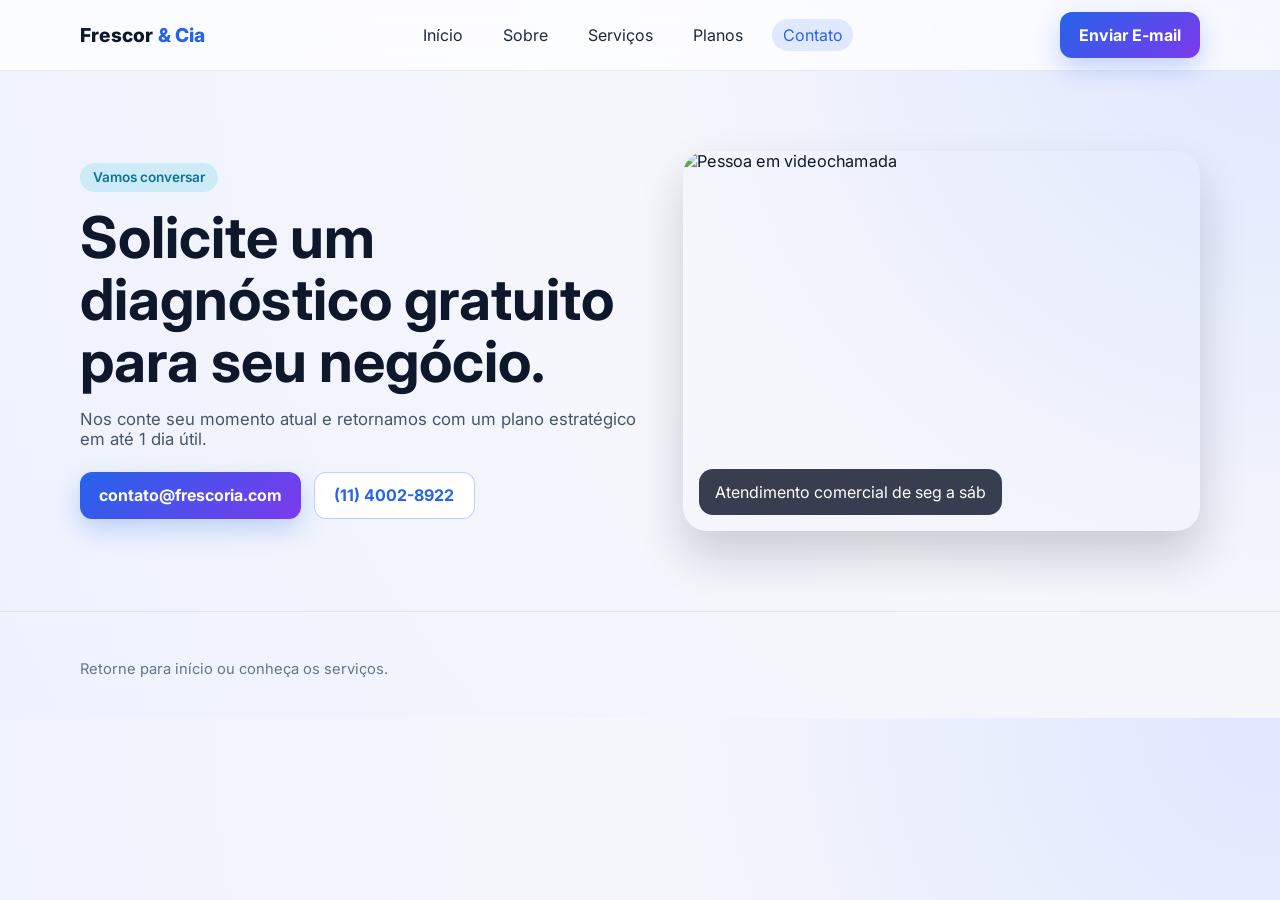
==== contato.html @ 85f9f082 "Cria site multi-paginas moderno e responsivo com README" ====
<!DOCTYPE html>
<html lang="pt-BR"><head><meta charset="UTF-8" /><meta name="viewport" content="width=device-width, initial-scale=1.0" /><title>Frescor & Cia | Contato</title><link rel="preconnect" href="https://fonts.googleapis.com" /><link rel="preconnect" href="https://fonts.gstatic.com" crossorigin /><link href="https://fonts.googleapis.com/css2?family=Inter:wght@400;600;700;800&display=swap" rel="stylesheet" /><link rel="stylesheet" href="styles.css" /></head>
<body>
<header class="topbar"><div class="container nav-wrap"><a class="brand" href="index.html">Frescor <span>& Cia</span></a><nav class="nav-links"><a href="index.html">Início</a><a href="sobre.html">Sobre</a><a href="servicos.html">Serviços</a><a href="planos.html">Planos</a><a class="active" href="contato.html">Contato</a></nav><a class="btn btn-primary nav-cta" href="mailto:contato@frescoria.com">Enviar E-mail</a><button class="menu-btn" data-menu-btn aria-expanded="false">☰</button></div><div class="container mobile-menu" data-mobile-menu><a href="index.html">Início</a><a href="sobre.html">Sobre</a><a href="servicos.html">Serviços</a><a href="planos.html">Planos</a><a href="contato.html">Contato</a></div></header>
<main class="container"><section class="hero reveal"><div><span class="pill">Vamos conversar</span><h1>Solicite um diagnóstico gratuito para seu negócio.</h1><p>Nos conte seu momento atual e retornamos com um plano estratégico em até 1 dia útil.</p><div class="hero-actions"><a class="btn btn-primary" href="mailto:contato@frescoria.com">contato@frescoria.com</a><a class="btn btn-secondary" href="tel:+551140028922">(11) 4002-8922</a></div></div><div class="image-card"><img src="https://images.unsplash.com/photo-1521791136064-7986c2920216?auto=format&fit=crop&w=1400&q=80" alt="Pessoa em videochamada" /><div class="image-badge">Atendimento comercial de seg a sáb</div></div></section></main>
<footer><div class="container footer-note">Retorne para <a href="index.html">início</a> ou conheça os <a href="servicos.html">serviços</a>.</div></footer>
<script src="app.js"></script>
</body></html>
---- styles.css ----
:root {
  --bg: #f5f7fb;
  --surface: rgba(255, 255, 255, 0.75);
  --text: #0f172a;
  --muted: #475569;
  --primary: #2563eb;
  --primary-2: #7c3aed;
  --accent: #06b6d4;
}

* { box-sizing: border-box; }
html { scroll-behavior: smooth; }
body {
  margin: 0;
  font-family: Inter, system-ui, -apple-system, Segoe UI, Roboto, sans-serif;
  background: radial-gradient(circle at top right, #e0e7ff 0%, var(--bg) 45%, #eef2ff 100%);
  color: var(--text);
}

a { color: inherit; text-decoration: none; }

.container { width: min(1120px, 92vw); margin: 0 auto; }

.topbar {
  position: sticky;
  top: 0;
  z-index: 20;
  backdrop-filter: blur(14px);
  background: rgba(255, 255, 255, 0.7);
  border-bottom: 1px solid rgba(148, 163, 184, 0.2);
}
.nav-wrap { display: flex; align-items: center; justify-content: space-between; min-height: 70px; }
.brand { font-weight: 800; font-size: 1.2rem; letter-spacing: .2px; }
.brand span { color: var(--primary); }

.nav-links { display: flex; gap: 1.2rem; align-items: center; }
.nav-links a {
  padding: .4rem .65rem;
  border-radius: 999px;
  color: #1e293b;
  transition: .25s ease;
}
.nav-links a:hover, .nav-links a.active {
  background: rgba(37, 99, 235, .12);
  color: var(--primary);
}

.btn {
  display: inline-flex;
  align-items: center;
  justify-content: center;
  border: none;
  border-radius: 12px;
  padding: .8rem 1.2rem;
  font-weight: 700;
  transition: transform .25s ease, box-shadow .25s ease, background .25s ease;
}
.btn-primary {
  background: linear-gradient(135deg, var(--primary), var(--primary-2));
  color: #fff;
  box-shadow: 0 10px 24px rgba(37, 99, 235, .25);
}
.btn-secondary {
  background: #fff;
  color: var(--primary);
  border: 1px solid rgba(37, 99, 235, .3);
}
.btn:hover { transform: translateY(-2px); }

.menu-btn {
  display: none;
  border: 1px solid rgba(100, 116, 139, .25);
  border-radius: 10px;
  width: 44px;
  height: 44px;
  background: #fff;
}
.mobile-menu { display: none; padding-bottom: 1rem; }
.mobile-menu.open { display: grid; gap: .5rem; }
.mobile-menu a {
  background: rgba(255, 255, 255, .8);
  border: 1px solid rgba(148, 163, 184, .18);
  border-radius: 12px;
  padding: .7rem .9rem;
}

.hero {
  padding: 5rem 0 3rem;
  display: grid;
  grid-template-columns: 1.05fr .95fr;
  gap: 2rem;
  align-items: center;
}
.pill {
  display: inline-block;
  background: rgba(6, 182, 212, .15);
  color: #0e7490;
  padding: .4rem .8rem;
  border-radius: 999px;
  font-size: .85rem;
  font-weight: 600;
}
.hero h1 { font-size: clamp(2rem, 5vw, 3.6rem); line-height: 1.08; margin: .9rem 0; }
.hero p { color: var(--muted); font-size: 1.05rem; max-width: 55ch; }
.hero-actions { display: flex; gap: .8rem; flex-wrap: wrap; margin-top: 1.4rem; }

.image-card {
  position: relative;
  border-radius: 24px;
  overflow: hidden;
  min-height: 380px;
  box-shadow: 0 25px 45px rgba(15, 23, 42, .18);
}
.image-card img { width: 100%; height: 100%; object-fit: cover; transform: scale(1.02); }
.image-badge {
  position: absolute;
  bottom: 16px;
  left: 16px;
  background: rgba(15, 23, 42, .82);
  color: #fff;
  border-radius: 14px;
  padding: .8rem 1rem;
}

section { padding: 2.6rem 0; }
.section-head h2 { font-size: clamp(1.6rem, 3vw, 2.3rem); margin-bottom: .3rem; }
.section-head p { color: var(--muted); }

.grid { display: grid; gap: 1rem; }
.grid-3 { grid-template-columns: repeat(3, minmax(0, 1fr)); }
.grid-4 { grid-template-columns: repeat(4, minmax(0, 1fr)); }

.card {
  background: var(--surface);
  border: 1px solid rgba(148, 163, 184, .2);
  border-radius: 20px;
  padding: 1rem;
  transition: transform .3s ease, box-shadow .3s ease;
}
.card:hover { transform: translateY(-6px); box-shadow: 0 18px 32px rgba(30, 41, 59, .12); }
.card img { width: 100%; border-radius: 14px; height: 170px; object-fit: cover; margin-bottom: .7rem; }

.cta {
  margin: 3rem 0;
  padding: 2rem;
  border-radius: 24px;
  background: linear-gradient(135deg, #0f172a, #1e293b 40%, #312e81);
  color: #f8fafc;
  display: grid;
  gap: .8rem;
}

footer {
  margin-top: 2rem;
  padding: 2rem 0 2.5rem;
  border-top: 1px solid rgba(148, 163, 184, .2);
  color: #334155;
}
.footer-grid { display: grid; gap: 1rem; grid-template-columns: repeat(3, minmax(0, 1fr)); }
.footer-note { margin-top: 1rem; font-size: .92rem; color: #64748b; }

.reveal { opacity: 0; transform: translateY(18px); transition: .6s ease; }
.reveal.show { opacity: 1; transform: translateY(0); }

@media (max-width: 960px) {
  .hero { grid-template-columns: 1fr; }
  .grid-4 { grid-template-columns: repeat(2, minmax(0, 1fr)); }
  .grid-3, .footer-grid { grid-template-columns: 1fr 1fr; }
}

@media (max-width: 700px) {
  .nav-links, .nav-cta { display: none; }
  .menu-btn { display: grid; place-items: center; }
  .grid-4, .grid-3, .footer-grid { grid-template-columns: 1fr; }
  .hero { padding-top: 2.7rem; }
}
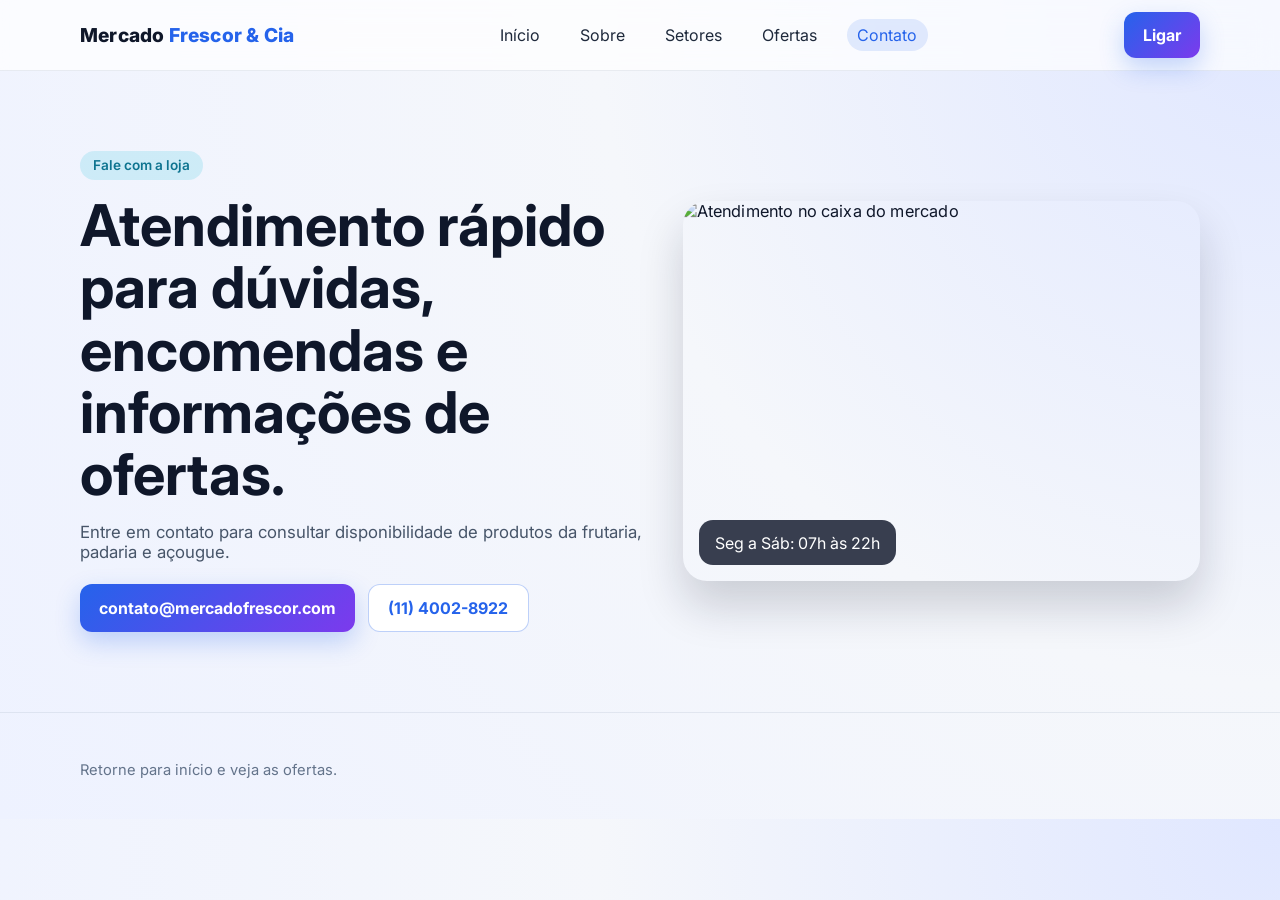
==== commit d94a3b68: "Remodela site para demonstração real de supermercado" ====
--- a/contato.html
+++ b/contato.html
@@ -1,8 +1,8 @@
 <!DOCTYPE html>
-<html lang="pt-BR"><head><meta charset="UTF-8" /><meta name="viewport" content="width=device-width, initial-scale=1.0" /><title>Frescor & Cia | Contato</title><link rel="preconnect" href="https://fonts.googleapis.com" /><link rel="preconnect" href="https://fonts.gstatic.com" crossorigin /><link href="https://fonts.googleapis.com/css2?family=Inter:wght@400;600;700;800&display=swap" rel="stylesheet" /><link rel="stylesheet" href="styles.css" /></head>
+<html lang="pt-BR"><head><meta charset="UTF-8" /><meta name="viewport" content="width=device-width, initial-scale=1.0" /><title>Mercado Frescor & Cia | Contato</title><link rel="preconnect" href="https://fonts.googleapis.com" /><link rel="preconnect" href="https://fonts.gstatic.com" crossorigin /><link href="https://fonts.googleapis.com/css2?family=Inter:wght@400;600;700;800&display=swap" rel="stylesheet" /><link rel="stylesheet" href="styles.css" /></head>
 <body>
-<header class="topbar"><div class="container nav-wrap"><a class="brand" href="index.html">Frescor <span>& Cia</span></a><nav class="nav-links"><a href="index.html">Início</a><a href="sobre.html">Sobre</a><a href="servicos.html">Serviços</a><a href="planos.html">Planos</a><a class="active" href="contato.html">Contato</a></nav><a class="btn btn-primary nav-cta" href="mailto:contato@frescoria.com">Enviar E-mail</a><button class="menu-btn" data-menu-btn aria-expanded="false">☰</button></div><div class="container mobile-menu" data-mobile-menu><a href="index.html">Início</a><a href="sobre.html">Sobre</a><a href="servicos.html">Serviços</a><a href="planos.html">Planos</a><a href="contato.html">Contato</a></div></header>
-<main class="container"><section class="hero reveal"><div><span class="pill">Vamos conversar</span><h1>Solicite um diagnóstico gratuito para seu negócio.</h1><p>Nos conte seu momento atual e retornamos com um plano estratégico em até 1 dia útil.</p><div class="hero-actions"><a class="btn btn-primary" href="mailto:contato@frescoria.com">contato@frescoria.com</a><a class="btn btn-secondary" href="tel:+551140028922">(11) 4002-8922</a></div></div><div class="image-card"><img src="https://images.unsplash.com/photo-1521791136064-7986c2920216?auto=format&fit=crop&w=1400&q=80" alt="Pessoa em videochamada" /><div class="image-badge">Atendimento comercial de seg a sáb</div></div></section></main>
-<footer><div class="container footer-note">Retorne para <a href="index.html">início</a> ou conheça os <a href="servicos.html">serviços</a>.</div></footer>
+<header class="topbar"><div class="container nav-wrap"><a class="brand" href="index.html">Mercado <span>Frescor & Cia</span></a><nav class="nav-links"><a href="index.html">Início</a><a href="sobre.html">Sobre</a><a href="servicos.html">Setores</a><a href="planos.html">Ofertas</a><a class="active" href="contato.html">Contato</a></nav><a class="btn btn-primary nav-cta" href="tel:+551140028922">Ligar</a><button class="menu-btn" data-menu-btn aria-expanded="false">☰</button></div><div class="container mobile-menu" data-mobile-menu><a href="index.html">Início</a><a href="sobre.html">Sobre</a><a href="servicos.html">Setores</a><a href="planos.html">Ofertas</a><a href="contato.html">Contato</a></div></header>
+<main class="container"><section class="hero reveal"><div><span class="pill">Fale com a loja</span><h1>Atendimento rápido para dúvidas, encomendas e informações de ofertas.</h1><p>Entre em contato para consultar disponibilidade de produtos da frutaria, padaria e açougue.</p><div class="hero-actions"><a class="btn btn-primary" href="mailto:contato@mercadofrescor.com">contato@mercadofrescor.com</a><a class="btn btn-secondary" href="tel:+551140028922">(11) 4002-8922</a></div></div><div class="image-card"><img src="https://images.unsplash.com/photo-1556740749-14d1e6a3f5f2?auto=format&fit=crop&w=1400&q=80" alt="Atendimento no caixa do mercado" /><div class="image-badge">Seg a Sáb: 07h às 22h</div></div></section></main>
+<footer><div class="container footer-note">Retorne para <a href="index.html">início</a> e veja as <a href="planos.html">ofertas</a>.</div></footer>
 <script src="app.js"></script>
 </body></html>
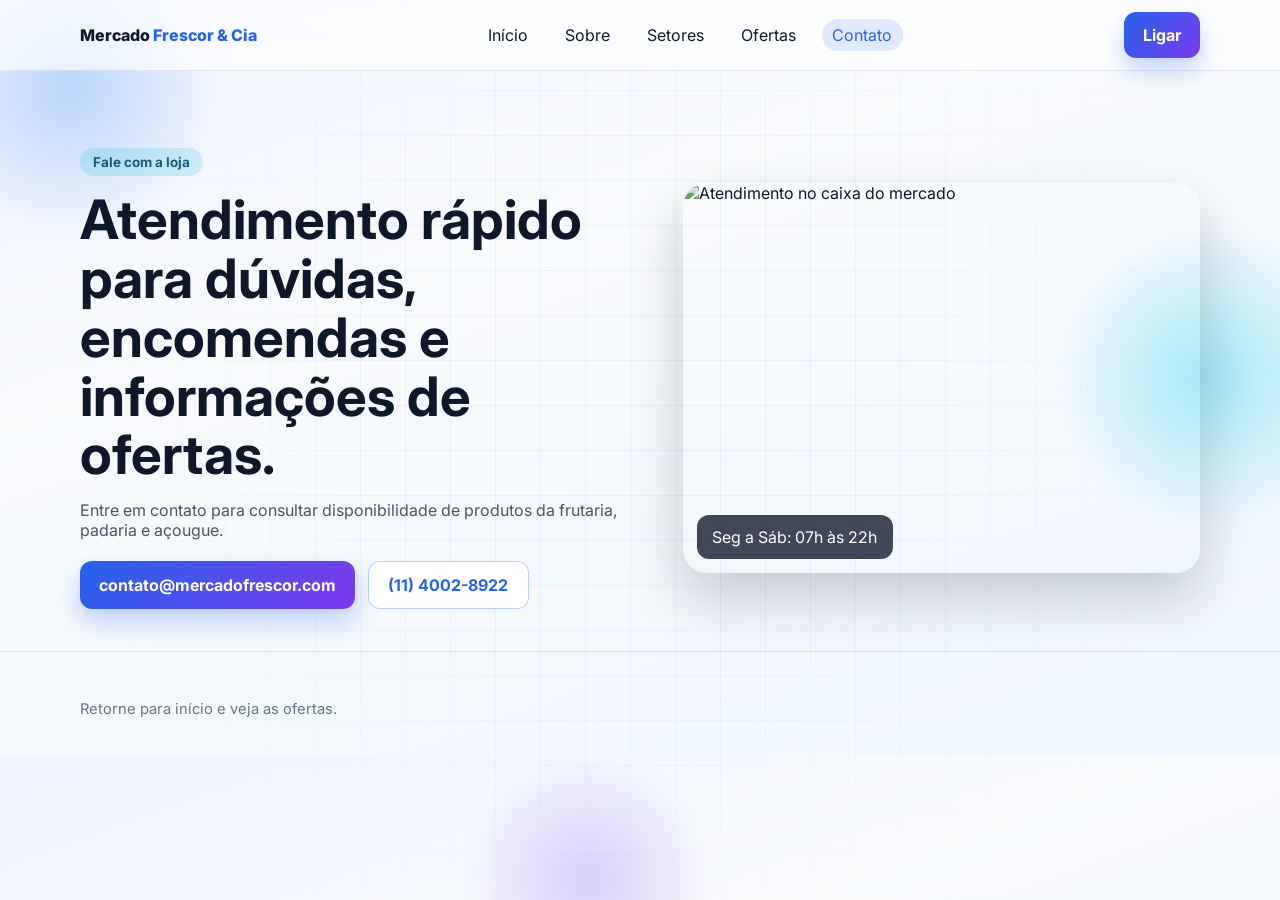
==== commit 7d023ff1: "Aprimora visual animado e readme técnico do site de supermercado" ====
--- a/contato.html
+++ b/contato.html
@@ -1,6 +1,9 @@
 <!DOCTYPE html>
 <html lang="pt-BR"><head><meta charset="UTF-8" /><meta name="viewport" content="width=device-width, initial-scale=1.0" /><title>Mercado Frescor & Cia | Contato</title><link rel="preconnect" href="https://fonts.googleapis.com" /><link rel="preconnect" href="https://fonts.gstatic.com" crossorigin /><link href="https://fonts.googleapis.com/css2?family=Inter:wght@400;600;700;800&display=swap" rel="stylesheet" /><link rel="stylesheet" href="styles.css" /></head>
 <body>
+  <div class="bg-scene" aria-hidden="true">
+    <span class="bg-orb one"></span><span class="bg-orb two"></span><span class="bg-orb three"></span><span class="bg-grid"></span>
+  </div>
 <header class="topbar"><div class="container nav-wrap"><a class="brand" href="index.html">Mercado <span>Frescor & Cia</span></a><nav class="nav-links"><a href="index.html">Início</a><a href="sobre.html">Sobre</a><a href="servicos.html">Setores</a><a href="planos.html">Ofertas</a><a class="active" href="contato.html">Contato</a></nav><a class="btn btn-primary nav-cta" href="tel:+551140028922">Ligar</a><button class="menu-btn" data-menu-btn aria-expanded="false">☰</button></div><div class="container mobile-menu" data-mobile-menu><a href="index.html">Início</a><a href="sobre.html">Sobre</a><a href="servicos.html">Setores</a><a href="planos.html">Ofertas</a><a href="contato.html">Contato</a></div></header>
 <main class="container"><section class="hero reveal"><div><span class="pill">Fale com a loja</span><h1>Atendimento rápido para dúvidas, encomendas e informações de ofertas.</h1><p>Entre em contato para consultar disponibilidade de produtos da frutaria, padaria e açougue.</p><div class="hero-actions"><a class="btn btn-primary" href="mailto:contato@mercadofrescor.com">contato@mercadofrescor.com</a><a class="btn btn-secondary" href="tel:+551140028922">(11) 4002-8922</a></div></div><div class="image-card"><img src="https://images.unsplash.com/photo-1556740749-14d1e6a3f5f2?auto=format&fit=crop&w=1400&q=80" alt="Atendimento no caixa do mercado" /><div class="image-badge">Seg a Sáb: 07h às 22h</div></div></section></main>
 <footer><div class="container footer-note">Retorne para <a href="index.html">início</a> e veja as <a href="planos.html">ofertas</a>.</div></footer>
--- a/styles.css
+++ b/styles.css
@@ -1,176 +1,117 @@
 :root {
-  --bg: #f5f7fb;
-  --surface: rgba(255, 255, 255, 0.75);
+  --bg: #f4f7ff;
+  --surface: rgba(255, 255, 255, 0.78);
   --text: #0f172a;
   --muted: #475569;
   --primary: #2563eb;
-  --primary-2: #7c3aed;
+  --secondary: #7c3aed;
   --accent: #06b6d4;
 }
-
 * { box-sizing: border-box; }
 html { scroll-behavior: smooth; }
 body {
   margin: 0;
   font-family: Inter, system-ui, -apple-system, Segoe UI, Roboto, sans-serif;
-  background: radial-gradient(circle at top right, #e0e7ff 0%, var(--bg) 45%, #eef2ff 100%);
   color: var(--text);
+  background: linear-gradient(160deg, #eef2ff 0%, #f8fafc 35%, #eff6ff 100%);
+  overflow-x: hidden;
+}
+a { color: inherit; text-decoration: none; }
+.container { width: min(1120px, 92vw); margin: 0 auto; }
+
+.bg-scene { position: fixed; inset: 0; pointer-events: none; z-index: -1; overflow: hidden; }
+.bg-orb {
+  position: absolute; border-radius: 999px; filter: blur(8px); opacity: .38;
+  animation: float 16s ease-in-out infinite;
+}
+.bg-orb.one { width: 320px; height: 320px; top: -70px; left: -90px; background: radial-gradient(circle, #60a5fa, transparent 65%); }
+.bg-orb.two { width: 360px; height: 360px; right: -110px; top: 22%; background: radial-gradient(circle, #22d3ee, transparent 60%); animation-delay: -5s; }
+.bg-orb.three { width: 280px; height: 280px; left: 35%; bottom: -120px; background: radial-gradient(circle, #a78bfa, transparent 62%); animation-delay: -9s; }
+.bg-grid {
+  position: absolute; inset: 0;
+  background-image: linear-gradient(rgba(59,130,246,.08) 1px, transparent 1px), linear-gradient(90deg, rgba(59,130,246,.08) 1px, transparent 1px);
+  background-size: 45px 45px;
+  mask-image: radial-gradient(circle at 50% 45%, black 25%, transparent 75%);
+  animation: drift 20s linear infinite;
 }
 
-a { color: inherit; text-decoration: none; }
-
-.container { width: min(1120px, 92vw); margin: 0 auto; }
-
 .topbar {
-  position: sticky;
-  top: 0;
-  z-index: 20;
-  backdrop-filter: blur(14px);
-  background: rgba(255, 255, 255, 0.7);
-  border-bottom: 1px solid rgba(148, 163, 184, 0.2);
+  position: sticky; top: 0; z-index: 10;
+  backdrop-filter: blur(14px); background: rgba(255,255,255,.66);
+  border-bottom: 1px solid rgba(148,163,184,.25);
 }
 .nav-wrap { display: flex; align-items: center; justify-content: space-between; min-height: 70px; }
-.brand { font-weight: 800; font-size: 1.2rem; letter-spacing: .2px; }
+.brand { font-weight: 800; }
 .brand span { color: var(--primary); }
+.nav-links { display: flex; gap: 1rem; }
+.nav-links a { padding: .4rem .65rem; border-radius: 999px; transition: .25s ease; }
+.nav-links a:hover, .nav-links a.active { color: var(--primary); background: rgba(37,99,235,.12); }
+.menu-btn { display: none; width: 42px; height: 42px; border-radius: 10px; border: 1px solid rgba(100,116,139,.3); background: #fff; }
+.mobile-menu { display: none; padding-bottom: .9rem; }
+.mobile-menu.open { display: grid; gap: .45rem; }
+.mobile-menu a { background: #fff; border: 1px solid rgba(148,163,184,.2); border-radius: 11px; padding: .7rem .9rem; }
 
-.nav-links { display: flex; gap: 1.2rem; align-items: center; }
-.nav-links a {
-  padding: .4rem .65rem;
-  border-radius: 999px;
-  color: #1e293b;
-  transition: .25s ease;
-}
-.nav-links a:hover, .nav-links a.active {
-  background: rgba(37, 99, 235, .12);
-  color: var(--primary);
-}
+.btn { display: inline-flex; align-items: center; justify-content: center; border-radius: 12px; padding: .82rem 1.2rem; font-weight: 700; border: none; transition: .28s ease; }
+.btn-primary { color: #fff; background: linear-gradient(130deg, var(--primary), var(--secondary)); box-shadow: 0 12px 24px rgba(37,99,235,.28); }
+.btn-secondary { background: #fff; color: var(--primary); border: 1px solid rgba(37,99,235,.3); }
+.btn:hover { transform: translateY(-2px) scale(1.01); }
 
-.btn {
-  display: inline-flex;
-  align-items: center;
-  justify-content: center;
-  border: none;
-  border-radius: 12px;
-  padding: .8rem 1.2rem;
-  font-weight: 700;
-  transition: transform .25s ease, box-shadow .25s ease, background .25s ease;
-}
-.btn-primary {
-  background: linear-gradient(135deg, var(--primary), var(--primary-2));
-  color: #fff;
-  box-shadow: 0 10px 24px rgba(37, 99, 235, .25);
-}
-.btn-secondary {
-  background: #fff;
-  color: var(--primary);
-  border: 1px solid rgba(37, 99, 235, .3);
-}
-.btn:hover { transform: translateY(-2px); }
+.hero { padding: 4.8rem 0 2.6rem; display: grid; grid-template-columns: 1.05fr .95fr; gap: 2rem; align-items: center; }
+.pill { display: inline-flex; border-radius: 999px; padding: .38rem .8rem; font-size: .84rem; background: rgba(6,182,212,.17); color: #155e75; font-weight: 700; }
+.hero h1 { font-size: clamp(2rem, 5vw, 3.4rem); line-height: 1.08; margin: .9rem 0; }
+.hero p { color: var(--muted); max-width: 56ch; }
+.hero-actions { display: flex; flex-wrap: wrap; gap: .8rem; margin-top: 1.3rem; }
 
-.menu-btn {
-  display: none;
-  border: 1px solid rgba(100, 116, 139, .25);
-  border-radius: 10px;
-  width: 44px;
-  height: 44px;
-  background: #fff;
-}
-.mobile-menu { display: none; padding-bottom: 1rem; }
-.mobile-menu.open { display: grid; gap: .5rem; }
-.mobile-menu a {
-  background: rgba(255, 255, 255, .8);
-  border: 1px solid rgba(148, 163, 184, .18);
-  border-radius: 12px;
-  padding: .7rem .9rem;
-}
+.image-card { position: relative; border-radius: 24px; min-height: 390px; overflow: hidden; box-shadow: 0 25px 55px rgba(15,23,42,.2); }
+.image-card img { width: 100%; height: 100%; object-fit: cover; animation: zoomSlow 14s ease-in-out infinite alternate; }
+.image-badge { position: absolute; left: 14px; bottom: 14px; background: rgba(15,23,42,.78); color: #fff; border-radius: 12px; padding: .75rem .95rem; backdrop-filter: blur(4px); animation: pulse 3s ease-in-out infinite; }
 
-.hero {
-  padding: 5rem 0 3rem;
-  display: grid;
-  grid-template-columns: 1.05fr .95fr;
-  gap: 2rem;
-  align-items: center;
-}
-.pill {
-  display: inline-block;
-  background: rgba(6, 182, 212, .15);
-  color: #0e7490;
-  padding: .4rem .8rem;
-  border-radius: 999px;
-  font-size: .85rem;
-  font-weight: 600;
-}
-.hero h1 { font-size: clamp(2rem, 5vw, 3.6rem); line-height: 1.08; margin: .9rem 0; }
-.hero p { color: var(--muted); font-size: 1.05rem; max-width: 55ch; }
-.hero-actions { display: flex; gap: .8rem; flex-wrap: wrap; margin-top: 1.4rem; }
-
-.image-card {
-  position: relative;
-  border-radius: 24px;
-  overflow: hidden;
-  min-height: 380px;
-  box-shadow: 0 25px 45px rgba(15, 23, 42, .18);
-}
-.image-card img { width: 100%; height: 100%; object-fit: cover; transform: scale(1.02); }
-.image-badge {
-  position: absolute;
-  bottom: 16px;
-  left: 16px;
-  background: rgba(15, 23, 42, .82);
-  color: #fff;
-  border-radius: 14px;
-  padding: .8rem 1rem;
-}
-
-section { padding: 2.6rem 0; }
+section { padding: 2.4rem 0; }
 .section-head h2 { font-size: clamp(1.6rem, 3vw, 2.3rem); margin-bottom: .3rem; }
 .section-head p { color: var(--muted); }
-
 .grid { display: grid; gap: 1rem; }
-.grid-3 { grid-template-columns: repeat(3, minmax(0, 1fr)); }
-.grid-4 { grid-template-columns: repeat(4, minmax(0, 1fr)); }
+.grid-3 { grid-template-columns: repeat(3, minmax(0,1fr)); }
+.grid-4 { grid-template-columns: repeat(4, minmax(0,1fr)); }
 
 .card {
   background: var(--surface);
-  border: 1px solid rgba(148, 163, 184, .2);
+  border: 1px solid rgba(148,163,184,.24);
   border-radius: 20px;
   padding: 1rem;
-  transition: transform .3s ease, box-shadow .3s ease;
+  transition: .3s ease;
 }
-.card:hover { transform: translateY(-6px); box-shadow: 0 18px 32px rgba(30, 41, 59, .12); }
-.card img { width: 100%; border-radius: 14px; height: 170px; object-fit: cover; margin-bottom: .7rem; }
+.card:hover { transform: translateY(-8px); box-shadow: 0 20px 35px rgba(30,41,59,.12); border-color: rgba(37,99,235,.3); }
+.card img { width: 100%; height: 170px; object-fit: cover; border-radius: 12px; margin-bottom: .75rem; transition: transform .4s ease; }
+.card:hover img { transform: scale(1.06); }
 
-.cta {
-  margin: 3rem 0;
-  padding: 2rem;
-  border-radius: 24px;
-  background: linear-gradient(135deg, #0f172a, #1e293b 40%, #312e81);
-  color: #f8fafc;
-  display: grid;
-  gap: .8rem;
+.cta { margin: 2.5rem 0 1rem; padding: 2rem; border-radius: 24px; color: #f8fafc; background: linear-gradient(130deg, #0f172a, #1d4ed8 60%, #312e81); position: relative; overflow: hidden; }
+.cta::after {
+  content: ""; position: absolute; inset: -30%;
+  background: linear-gradient(90deg, transparent 40%, rgba(255,255,255,.18) 50%, transparent 60%);
+  animation: shine 6s linear infinite;
 }
 
-footer {
-  margin-top: 2rem;
-  padding: 2rem 0 2.5rem;
-  border-top: 1px solid rgba(148, 163, 184, .2);
-  color: #334155;
-}
-.footer-grid { display: grid; gap: 1rem; grid-template-columns: repeat(3, minmax(0, 1fr)); }
-.footer-note { margin-top: 1rem; font-size: .92rem; color: #64748b; }
+footer { padding: 2rem 0 2.4rem; border-top: 1px solid rgba(148,163,184,.26); color: #334155; }
+.footer-grid { display: grid; gap: 1rem; grid-template-columns: repeat(3, minmax(0,1fr)); }
+.footer-note { margin-top: 1rem; color: #64748b; font-size: .92rem; }
 
-.reveal { opacity: 0; transform: translateY(18px); transition: .6s ease; }
-.reveal.show { opacity: 1; transform: translateY(0); }
+.reveal { opacity: 0; transform: translateY(24px) scale(.99); transition: .7s cubic-bezier(.2,.7,0,1); }
+.reveal.show { opacity: 1; transform: translateY(0) scale(1); }
+
+@keyframes float { 0%,100% { transform: translateY(0) translateX(0);} 50% { transform: translateY(-24px) translateX(16px);} }
+@keyframes drift { from { transform: translateY(0);} to { transform: translateY(45px);} }
+@keyframes pulse { 0%,100% { transform: scale(1);} 50% { transform: scale(1.04);} }
+@keyframes zoomSlow { from { transform: scale(1.04);} to { transform: scale(1.12);} }
+@keyframes shine { from { transform: translateX(-40%) rotate(8deg);} to { transform: translateX(120%) rotate(8deg);} }
 
 @media (max-width: 960px) {
   .hero { grid-template-columns: 1fr; }
-  .grid-4 { grid-template-columns: repeat(2, minmax(0, 1fr)); }
-  .grid-3, .footer-grid { grid-template-columns: 1fr 1fr; }
+  .grid-4 { grid-template-columns: repeat(2, minmax(0,1fr)); }
+  .grid-3, .footer-grid { grid-template-columns: repeat(2, minmax(0,1fr)); }
 }
-
 @media (max-width: 700px) {
   .nav-links, .nav-cta { display: none; }
   .menu-btn { display: grid; place-items: center; }
   .grid-4, .grid-3, .footer-grid { grid-template-columns: 1fr; }
-  .hero { padding-top: 2.7rem; }
+  .hero { padding-top: 2.8rem; }
 }
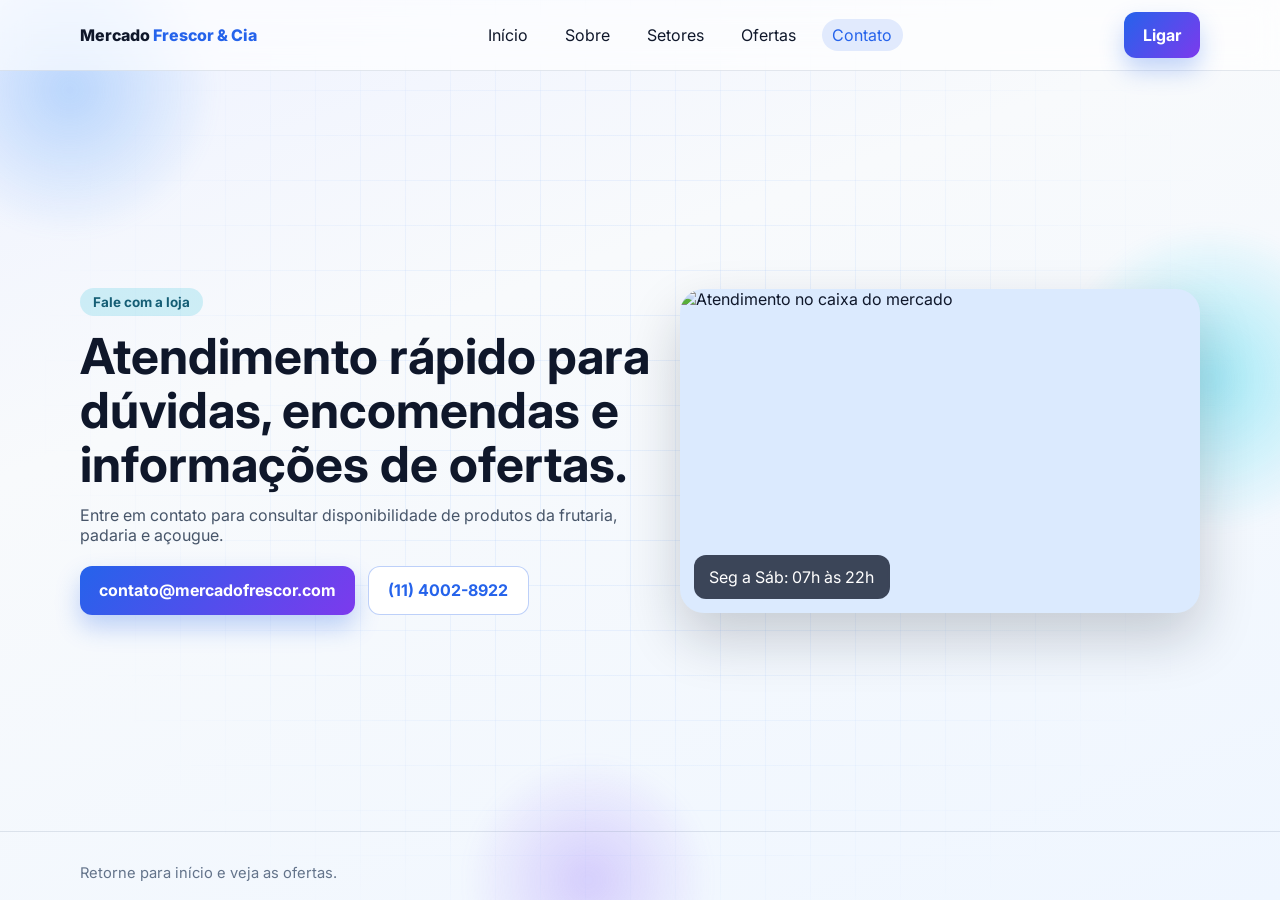
==== commit dbd535ed: "Ajusta layout para tela única e adiciona carrossel na página sobre" ====
--- a/contato.html
+++ b/contato.html
@@ -1,6 +1,6 @@
 <!DOCTYPE html>
 <html lang="pt-BR"><head><meta charset="UTF-8" /><meta name="viewport" content="width=device-width, initial-scale=1.0" /><title>Mercado Frescor & Cia | Contato</title><link rel="preconnect" href="https://fonts.googleapis.com" /><link rel="preconnect" href="https://fonts.gstatic.com" crossorigin /><link href="https://fonts.googleapis.com/css2?family=Inter:wght@400;600;700;800&display=swap" rel="stylesheet" /><link rel="stylesheet" href="styles.css" /></head>
-<body>
+<body class="single-screen">
   <div class="bg-scene" aria-hidden="true">
     <span class="bg-orb one"></span><span class="bg-orb two"></span><span class="bg-orb three"></span><span class="bg-grid"></span>
   </div>
--- a/styles.css
+++ b/styles.css
@@ -1,6 +1,6 @@
 :root {
   --bg: #f4f7ff;
-  --surface: rgba(255, 255, 255, 0.78);
+  --surface: rgba(255, 255, 255, 0.86);
   --text: #0f172a;
   --muted: #475569;
   --primary: #2563eb;
@@ -15,6 +15,11 @@
   color: var(--text);
   background: linear-gradient(160deg, #eef2ff 0%, #f8fafc 35%, #eff6ff 100%);
   overflow-x: hidden;
+}
+body.single-screen {
+  min-height: 100vh;
+  display: flex;
+  flex-direction: column;
 }
 a { color: inherit; text-decoration: none; }
 .container { width: min(1120px, 92vw); margin: 0 auto; }
@@ -56,19 +61,25 @@
 .btn-secondary { background: #fff; color: var(--primary); border: 1px solid rgba(37,99,235,.3); }
 .btn:hover { transform: translateY(-2px) scale(1.01); }
 
-.hero { padding: 4.8rem 0 2.6rem; display: grid; grid-template-columns: 1.05fr .95fr; gap: 2rem; align-items: center; }
+main { width: 100%; }
+.single-screen main {
+  flex: 1;
+  display: flex;
+  align-items: center;
+}
+.hero { padding: clamp(1.2rem, 2.5vh, 2.2rem) 0; display: grid; grid-template-columns: 1.05fr .95fr; gap: clamp(1rem, 2vw, 2rem); align-items: center; }
 .pill { display: inline-flex; border-radius: 999px; padding: .38rem .8rem; font-size: .84rem; background: rgba(6,182,212,.17); color: #155e75; font-weight: 700; }
-.hero h1 { font-size: clamp(2rem, 5vw, 3.4rem); line-height: 1.08; margin: .9rem 0; }
-.hero p { color: var(--muted); max-width: 56ch; }
+.hero h1 { font-size: clamp(1.8rem, 4vw, 3.1rem); line-height: 1.08; margin: .9rem 0; }
+.hero p { color: var(--muted); max-width: 56ch; margin: 0; }
 .hero-actions { display: flex; flex-wrap: wrap; gap: .8rem; margin-top: 1.3rem; }
 
-.image-card { position: relative; border-radius: 24px; min-height: 390px; overflow: hidden; box-shadow: 0 25px 55px rgba(15,23,42,.2); }
+.image-card { position: relative; border-radius: 24px; min-height: clamp(260px, 36vh, 390px); overflow: hidden; box-shadow: 0 25px 55px rgba(15,23,42,.2); background: #dbeafe; }
 .image-card img { width: 100%; height: 100%; object-fit: cover; animation: zoomSlow 14s ease-in-out infinite alternate; }
 .image-badge { position: absolute; left: 14px; bottom: 14px; background: rgba(15,23,42,.78); color: #fff; border-radius: 12px; padding: .75rem .95rem; backdrop-filter: blur(4px); animation: pulse 3s ease-in-out infinite; }
 
-section { padding: 2.4rem 0; }
-.section-head h2 { font-size: clamp(1.6rem, 3vw, 2.3rem); margin-bottom: .3rem; }
-.section-head p { color: var(--muted); }
+section { padding: clamp(1rem, 2vh, 1.8rem) 0; }
+.section-head h2 { font-size: clamp(1.45rem, 2.6vw, 2.1rem); margin-bottom: .3rem; margin-top: 0; }
+.section-head p { color: var(--muted); margin: 0; }
 .grid { display: grid; gap: 1rem; }
 .grid-3 { grid-template-columns: repeat(3, minmax(0,1fr)); }
 .grid-4 { grid-template-columns: repeat(4, minmax(0,1fr)); }
@@ -81,17 +92,76 @@
   transition: .3s ease;
 }
 .card:hover { transform: translateY(-8px); box-shadow: 0 20px 35px rgba(30,41,59,.12); border-color: rgba(37,99,235,.3); }
-.card img { width: 100%; height: 170px; object-fit: cover; border-radius: 12px; margin-bottom: .75rem; transition: transform .4s ease; }
+.card img { width: 100%; height: clamp(120px, 16vh, 170px); object-fit: cover; border-radius: 12px; margin-bottom: .75rem; transition: transform .4s ease; }
 .card:hover img { transform: scale(1.06); }
 
-.cta { margin: 2.5rem 0 1rem; padding: 2rem; border-radius: 24px; color: #f8fafc; background: linear-gradient(130deg, #0f172a, #1d4ed8 60%, #312e81); position: relative; overflow: hidden; }
+.cta { margin: 1rem 0 .2rem; padding: 1.4rem; border-radius: 24px; color: #f8fafc; background: linear-gradient(130deg, #0f172a, #1d4ed8 60%, #312e81); position: relative; overflow: hidden; }
 .cta::after {
   content: ""; position: absolute; inset: -30%;
   background: linear-gradient(90deg, transparent 40%, rgba(255,255,255,.18) 50%, transparent 60%);
   animation: shine 6s linear infinite;
 }
 
-footer { padding: 2rem 0 2.4rem; border-top: 1px solid rgba(148,163,184,.26); color: #334155; }
+.about-layout { display: grid; gap: 1rem; }
+.carousel {
+  position: relative;
+  border-radius: 22px;
+  overflow: hidden;
+  min-height: clamp(260px, 37vh, 420px);
+  box-shadow: 0 20px 40px rgba(15,23,42,.18);
+}
+.carousel-track {
+  height: 100%;
+  display: flex;
+  transition: transform .45s ease;
+}
+.carousel-slide { min-width: 100%; position: relative; }
+.carousel-slide img { width: 100%; height: 100%; object-fit: cover; display: block; }
+.carousel-caption {
+  position: absolute;
+  left: 1rem;
+  right: 1rem;
+  bottom: 1rem;
+  color: #fff;
+  background: rgba(15,23,42,.55);
+  backdrop-filter: blur(3px);
+  border-radius: 10px;
+  padding: .55rem .75rem;
+  font-size: .92rem;
+}
+.carousel-btn {
+  position: absolute;
+  top: 50%;
+  transform: translateY(-50%);
+  width: 40px;
+  height: 40px;
+  border: 0;
+  border-radius: 50%;
+  background: rgba(15,23,42,.68);
+  color: #fff;
+  cursor: pointer;
+}
+.carousel-btn.prev { left: .65rem; }
+.carousel-btn.next { right: .65rem; }
+.carousel-dots {
+  position: absolute;
+  left: 50%;
+  transform: translateX(-50%);
+  bottom: .6rem;
+  display: flex;
+  gap: .4rem;
+}
+.carousel-dots button {
+  width: 10px;
+  height: 10px;
+  border-radius: 99px;
+  border: 0;
+  background: rgba(255,255,255,.5);
+}
+.carousel-dots button.active { background: #fff; width: 20px; }
+.story-card p + p { margin-top: .65rem; }
+
+footer { padding: 1rem 0 1.1rem; border-top: 1px solid rgba(148,163,184,.26); color: #334155; }
 .footer-grid { display: grid; gap: 1rem; grid-template-columns: repeat(3, minmax(0,1fr)); }
 .footer-note { margin-top: 1rem; color: #64748b; font-size: .92rem; }
 
@@ -104,14 +174,19 @@
 @keyframes zoomSlow { from { transform: scale(1.04);} to { transform: scale(1.12);} }
 @keyframes shine { from { transform: translateX(-40%) rotate(8deg);} to { transform: translateX(120%) rotate(8deg);} }
 
+@media (max-width: 1100px) {
+  .single-screen main { align-items: stretch; }
+}
 @media (max-width: 960px) {
   .hero { grid-template-columns: 1fr; }
   .grid-4 { grid-template-columns: repeat(2, minmax(0,1fr)); }
   .grid-3, .footer-grid { grid-template-columns: repeat(2, minmax(0,1fr)); }
+  .single-screen { display: block; }
 }
 @media (max-width: 700px) {
   .nav-links, .nav-cta { display: none; }
   .menu-btn { display: grid; place-items: center; }
   .grid-4, .grid-3, .footer-grid { grid-template-columns: 1fr; }
-  .hero { padding-top: 2.8rem; }
+  .hero { padding-top: 1.2rem; }
+  .carousel-btn { width: 36px; height: 36px; }
 }
